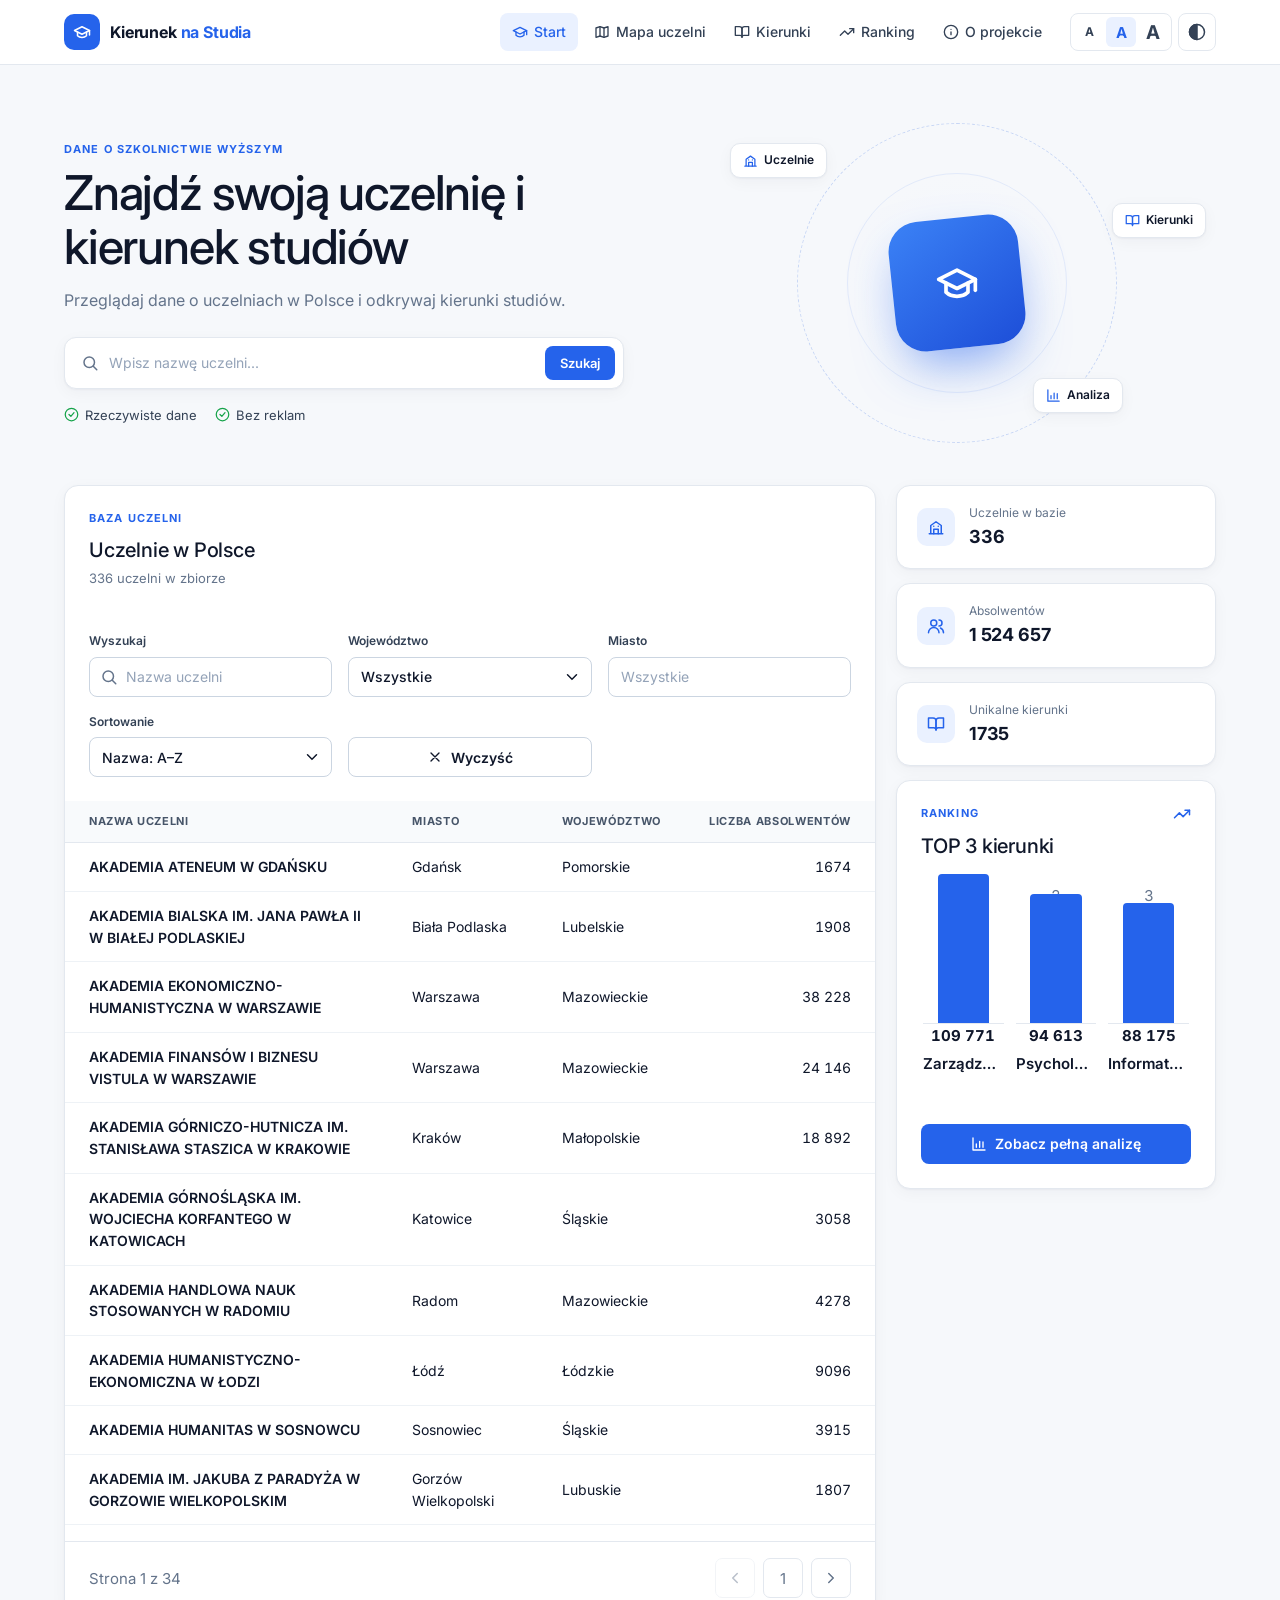
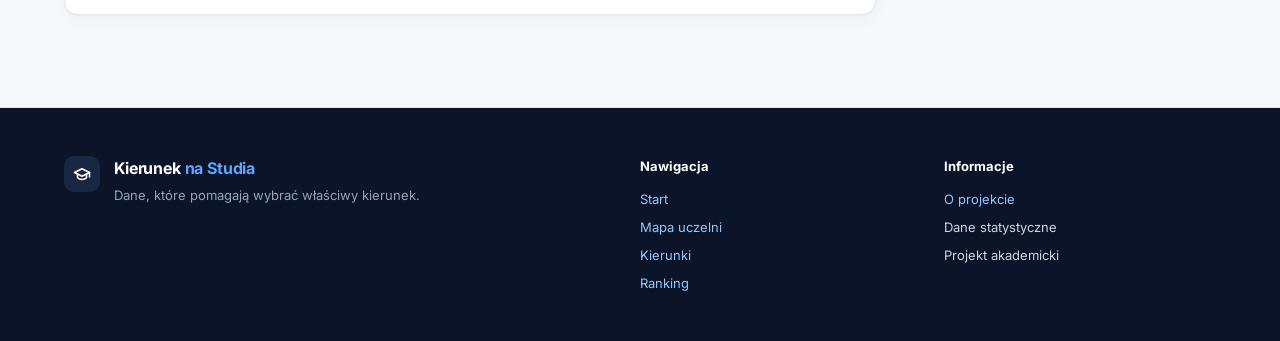
==== index.html @ 45637547 "Add files via upload" ====
<!DOCTYPE html>
<html lang="pl">
<head>
  <meta charset="UTF-8" />
  <meta name="viewport" content="width=device-width, initial-scale=1.0" />
  <meta name="description" content="Kierunek na Studia – przeglądaj dane o uczelniach w Polsce i odkrywaj kierunki studiów." />
  <meta name="theme-color" content="#2563eb" />
  <title>Kierunek na Studia – uczelnie i kierunki studiów</title>
  <link rel="preconnect" href="https://fonts.googleapis.com" />
  <link rel="preconnect" href="https://fonts.gstatic.com" crossorigin />
  <link href="https://fonts.googleapis.com/css2?family=Inter:wght@400;500;600;700&display=swap" rel="stylesheet" />
  <link rel="stylesheet" href="style.css" />
</head>
<body>
  <svg xmlns="http://www.w3.org/2000/svg" style="display:none" aria-hidden="true">
    <symbol id="i-cap" viewBox="0 0 24 24"><path d="M22 10 12 5 2 10l10 5 10-5Z"/><path d="M6 12v5c3 3 9 3 12 0v-5"/><path d="M22 10v6"/></symbol>
    <symbol id="i-map" viewBox="0 0 24 24"><path d="M9 4 3 6v14l6-2 6 2 6-2V4l-6 2-6-2Z"/><path d="M9 4v14M15 6v14"/></symbol>
    <symbol id="i-book" viewBox="0 0 24 24"><path d="M2 4h6a4 4 0 0 1 4 4v12a3 3 0 0 0-3-3H2Z"/><path d="M22 4h-6a4 4 0 0 0-4 4v12a3 3 0 0 1 3-3h7Z"/></symbol>
    <symbol id="i-trend" viewBox="0 0 24 24"><path d="m22 7-8.5 8.5-5-5L2 17"/><path d="M16 7h6v6"/></symbol>
    <symbol id="i-info" viewBox="0 0 24 24"><circle cx="12" cy="12" r="10"/><path d="M12 16v-4M12 8h.01"/></symbol>
    <symbol id="i-alert" viewBox="0 0 24 24"><circle cx="12" cy="12" r="10"/><path d="M12 8v4M12 16h.01"/></symbol>
    <symbol id="i-search" viewBox="0 0 24 24"><circle cx="11" cy="11" r="7"/><path d="m21 21-4.3-4.3"/></symbol>
    <symbol id="i-check" viewBox="0 0 24 24"><circle cx="12" cy="12" r="10"/><path d="m8 12 3 3 5-6"/></symbol>
    <symbol id="i-x" viewBox="0 0 24 24"><path d="M18 6 6 18M6 6l12 12"/></symbol>
    <symbol id="i-file" viewBox="0 0 24 24"><path d="M14 2H6a2 2 0 0 0-2 2v16a2 2 0 0 0 2 2h12a2 2 0 0 0 2-2V8Z"/><path d="M14 2v6h6M8 13h8M8 17h5"/></symbol>
    <symbol id="i-building" viewBox="0 0 24 24"><path d="M3 21h18M5 21V10l7-5 7 5v11"/><path d="M9 21v-6h6v6M9 11h.01M15 11h.01"/></symbol>
    <symbol id="i-users" viewBox="0 0 24 24"><circle cx="9" cy="8" r="4"/><path d="M2 21a7 7 0 0 1 14 0"/><path d="M16 4a4 4 0 0 1 0 8M22 21a7 7 0 0 0-4-6.3"/></symbol>
    <symbol id="i-chart" viewBox="0 0 24 24"><path d="M3 3v18h18"/><path d="M8 17v-5M13 17V8M18 17v-8"/></symbol>
    <symbol id="i-contrast" viewBox="0 0 24 24"><circle cx="12" cy="12" r="10"/><path d="M12 2a10 10 0 0 0 0 20Z" fill="currentColor"/></symbol>
  </svg>

  <a class="skip-link" href="#main">Przejdź do treści</a>

  <header class="site-header">
    <div class="container header-inner">
      <a href="index.html" class="brand" aria-label="Kierunek na Studia – strona główna">
        <span class="brand-logo"><svg class="icon"><use href="#i-cap"/></svg></span>
        <span class="brand-name">Kierunek <span class="accent">na Studia</span></span>
      </a>
      <nav id="main-nav" class="main-nav" aria-label="Główna nawigacja">
        <a href="index.html" class="active" data-route="start"><svg class="icon"><use href="#i-cap"/></svg>Start</a>
        <a href="mapa.html" data-route="mapa"><svg class="icon"><use href="#i-map"/></svg>Mapa uczelni</a>
        <a href="kierunki.html" data-route="kierunki"><svg class="icon"><use href="#i-book"/></svg>Kierunki</a>
        <a href="ranking.html" data-route="ranking"><svg class="icon"><use href="#i-trend"/></svg>Ranking</a>
        <a href="o-projekcie.html" data-route="o-projekcie"><svg class="icon"><use href="#i-info"/></svg>O projekcie</a>
      </nav>
      <div class="header-actions">
        <div class="a11y-tools">
          <div class="text-size" role="group" aria-label="Rozmiar tekstu">
            <button type="button" data-size="small" aria-pressed="false" aria-label="Mniejszy tekst" title="Mniejszy tekst">A</button>
            <button type="button" data-size="normal" aria-pressed="true" aria-label="Domyślny rozmiar tekstu" title="Domyślny rozmiar tekstu">A</button>
            <button type="button" data-size="large" aria-pressed="false" aria-label="Większy tekst" title="Większy tekst">A</button>
          </div>
          <button type="button" class="contrast-btn" id="contrast-toggle" aria-pressed="false" aria-label="Wersja kontrastowa" title="Wersja kontrastowa">
            <svg class="icon"><use href="#i-contrast"/></svg>
          </button>
        </div>
        <button class="nav-toggle" aria-expanded="false" aria-controls="main-nav" aria-label="Otwórz menu">
          <span></span><span></span><span></span>
        </button>
      </div>
    </div>
  </header>

  <main id="main">
    <section class="page" id="page-start" data-page="start">
      <div class="container">
        <div class="hero">
          <div class="hero-text">
            <p class="eyebrow">Dane o szkolnictwie wyższym</p>
            <h1 class="hero-title">Znajdź swoją uczelnię i kierunek studiów</h1>
            <p class="lead">Przeglądaj dane o uczelniach w Polsce i odkrywaj kierunki studiów.</p>
            <form class="hero-search" id="hero-search" role="search">
              <svg class="icon muted"><use href="#i-search"/></svg>
              <label for="hero-search-input" class="sr-only">Nazwa uczelni</label>
              <input id="hero-search-input" type="search" placeholder="Wpisz nazwę uczelni..." autocomplete="off" />
              <button type="submit" class="btn btn-primary btn-sm">Szukaj</button>
            </form>
            <ul class="hero-checks">
              <li><svg class="icon"><use href="#i-check"/></svg>Rzeczywiste dane</li>
              <li><svg class="icon"><use href="#i-check"/></svg>Bez reklam</li>
            </ul>
          </div>
          <div class="hero-art" aria-hidden="true">
            <div class="ring ring-1"></div>
            <div class="ring ring-2"></div>
            <div class="hero-tile"><svg class="icon"><use href="#i-cap"/></svg></div>
            <span class="chip chip-1"><svg class="icon"><use href="#i-building"/></svg>Uczelnie</span>
            <span class="chip chip-2"><svg class="icon"><use href="#i-book"/></svg>Kierunki</span>
            <span class="chip chip-3"><svg class="icon"><use href="#i-chart"/></svg>Analiza</span>
          </div>
        </div>

        <div class="alert data-alert" role="status" hidden></div>

        <div class="start-grid">
          <article class="card">
            <div class="card-head">
              <div>
                <p class="eyebrow">Baza uczelni</p>
                <h2 class="card-title">Uczelnie w Polsce</h2>
                <p class="card-sub" id="uni-sub">Dane oczekują na plik źródłowy</p>
              </div>
            </div>
            <div class="filters filters-uni">
              <div class="field">
                <label for="uni-q">Wyszukaj</label>
                <div class="input-icon">
                  <svg class="icon muted"><use href="#i-search"/></svg>
                  <input id="uni-q" type="search" placeholder="Nazwa uczelni" />
                </div>
              </div>
              <div class="field">
                <label for="uni-woj">Województwo</label>
                <select id="uni-woj"><option value="">Wszystkie</option></select>
              </div>
              <div class="field">
                <label for="uni-city">Miasto</label>
                <input id="uni-city" type="text" list="uni-city-options" placeholder="Wszystkie" />
                <datalist id="uni-city-options"></datalist>
              </div>
              <div class="field">
                <label for="uni-sort">Sortowanie</label>
                <select id="uni-sort">
                  <option value="name-asc">Nazwa: A–Z</option>
                  <option value="name-desc">Nazwa: Z–A</option>
                  <option value="students-desc">Absolwenci: malejąco</option>
                  <option value="students-asc">Absolwenci: rosnąco</option>
                </select>
              </div>
              <div class="field field-btn">
                <button type="button" class="btn btn-outline" id="uni-clear"><svg class="icon"><use href="#i-x"/></svg>Wyczyść</button>
              </div>
            </div>
            <div class="table-wrap">
              <table class="table">
                <thead>
                  <tr><th>Nazwa uczelni</th><th>Miasto</th><th>Województwo</th><th class="num">Liczba absolwentów</th></tr>
                </thead>
                <tbody id="uni-tbody"></tbody>
              </table>
            </div>
            <div class="empty" id="uni-empty">
              <span class="empty-icon"><svg class="icon"><use href="#i-file"/></svg></span>
              <p class="empty-title">Brak uczelni do wyświetlenia</p>
              <p class="empty-text">Dodaj źródłowy JSON lub zmień ustawienia filtrów.</p>
            </div>
            <div class="pagination" data-pager="uni"></div>
          </article>

          <aside class="side">
            <div class="stat-card">
              <span class="stat-icon"><svg class="icon"><use href="#i-building"/></svg></span>
              <div><p class="stat-label">Uczelnie w bazie</p><p class="stat-value" id="stat-uni">Brak danych</p></div>
            </div>
            <div class="stat-card">
              <span class="stat-icon"><svg class="icon"><use href="#i-users"/></svg></span>
              <div><p class="stat-label">Absolwentów</p><p class="stat-value" id="stat-students">Brak danych</p></div>
            </div>
            <div class="stat-card">
              <span class="stat-icon"><svg class="icon"><use href="#i-book"/></svg></span>
              <div><p class="stat-label">Unikalne kierunki</p><p class="stat-value" id="stat-majors">Brak danych</p></div>
            </div>
            <div class="card top3-card">
              <div class="card-head">
                <div>
                  <p class="eyebrow">Ranking</p>
                  <h2 class="card-title">TOP 3 kierunki</h2>
                </div>
                <svg class="icon accent-icon"><use href="#i-trend"/></svg>
              </div>
              <ol class="rank-list" id="top3-list"></ol>
              <div class="empty" id="top3-empty">
                <span class="empty-icon"><svg class="icon"><use href="#i-file"/></svg></span>
                <p class="empty-title">Brak rankingu</p>
                <p class="empty-text">Ranking zostanie obliczony z rekordów kierunków.</p>
              </div>
              <a href="ranking.html" class="btn btn-primary btn-block"><svg class="icon"><use href="#i-chart"/></svg>Zobacz pełną analizę</a>
            </div>
          </aside>
        </div>
      </div>
    </section>
  </main>

  <footer class="site-footer">
    <div class="container footer-inner">
      <div class="footer-brand">
        <span class="brand-logo dark"><svg class="icon"><use href="#i-cap"/></svg></span>
        <div>
          <p class="brand-name light">Kierunek <span class="accent">na Studia</span></p>
          <p class="footer-text">Dane, które pomagają wybrać właściwy kierunek.</p>
        </div>
      </div>
      <nav aria-label="Nawigacja w stopce">
        <h2 class="footer-heading">Nawigacja</h2>
        <ul>
          <li><a href="index.html">Start</a></li>
          <li><a href="mapa.html">Mapa uczelni</a></li>
          <li><a href="kierunki.html">Kierunki</a></li>
          <li><a href="ranking.html">Ranking</a></li>
        </ul>
      </nav>
      <div>
        <h2 class="footer-heading">Informacje</h2>
        <ul>
          <li><a href="o-projekcie.html">O projekcie</a></li>
          <li><span>Dane statystyczne</span></li>
          <li><span>Projekt akademicki</span></li>
        </ul>
      </div>
    </div>
  </footer>

  <template id="alert-template">
    <svg class="icon"><use href="#i-alert"/></svg>
    <div>
      <p class="alert-title">Plik danych nie jest jeszcze dostępny</p>
      <p class="alert-text">Nie udało się wczytać pliku <code>dane_studenci.json</code>. Umieść go obok strony i uruchom ją przez lokalny serwer.</p>
    </div>
  </template>

  <script src="scrypt.js?v=2" defer></script>
</body>
</html>
---- style.css ----
:root {
  --bg: #f6f8fb;
  --surface: #ffffff;
  --border: #e3e8ef;
  --text: #0f172a;
  --muted: #64748b;
  --primary: #2563eb;
  --primary-dark: #1d4ed8;
  --primary-soft: #eaf1ff;
  --success: #16a34a;
  --warn-bg: #fff9e6;
  --warn-border: #f5d77a;
  --warn-text: #92400e;
  --danger: #dc2626;
  --footer: #0b1428;
  --radius: 14px;
  --radius-sm: 8px;
  --shadow: 0 1px 2px rgba(15, 23, 42, 0.04), 0 4px 16px rgba(15, 23, 42, 0.04);
  --text-scale: 1;
}

/* ROZMIARY CZCIONKI DLA Dostępności (obsługiwane przez HTML class="font-...") */
html.font-small { font-size: 14px; }
html.font-normal { font-size: 16px; }
html.font-large { font-size: 18px; }

html[data-text-size="small"] { --text-scale: 0.9; }
html[data-text-size="large"] { --text-scale: 1.2; }

*, *::before, *::after { box-sizing: border-box; }

html { scroll-behavior: smooth; }

body {
  margin: 0;
  font-family: "Inter", system-ui, -apple-system, "Segoe UI", sans-serif;
  font-size: calc(15px * var(--text-scale));
  line-height: 1.55;
  color: var(--text);
  background: var(--bg);
  display: flex;
  flex-direction: column;
  min-height: 100vh;
  -webkit-font-smoothing: antialiased;
}

main { flex: 1; }

h1, h2, h3, p { margin: 0; }
a { color: inherit; text-decoration: none; }
button, input, select, textarea { font: inherit; color: inherit; }
code {
  font-family: ui-monospace, SFMono-Regular, Menlo, monospace;
  font-size: 0.85em;
  background: #eef2f7;
  padding: 1px 6px;
  border-radius: 4px;
}

.sr-only {
  position: absolute; width: 1px; height: 1px; padding: 0; margin: -1px;
  overflow: hidden; clip: rect(0, 0, 0, 0); white-space: nowrap; border: 0;
}

.skip-link {
  position: absolute; left: 16px; top: -48px; z-index: 100;
  background: var(--primary); color: #fff; padding: 8px 14px; border-radius: var(--radius-sm);
}
.skip-link:focus { top: 12px; }

:focus-visible { outline: 2px solid var(--primary); outline-offset: 2px; }

.icon {
  width: 18px; height: 18px; flex-shrink: 0;
  fill: none; stroke: currentColor; stroke-width: 2;
  stroke-linecap: round; stroke-linejoin: round;
}
.icon.muted { color: var(--muted); }

.container { width: 100%; max-width: calc(50vw + 560px); margin: 0 auto; padding: 0 24px; }

/* ---------- Header ---------- */
.site-header {
  position: sticky; top: 0; z-index: 50;
  background: rgba(255, 255, 255, 0.95);
  backdrop-filter: blur(8px);
  border-bottom: 1px solid var(--border);
}
.header-inner { display: flex; align-items: center; justify-content: space-between; height: 64px; position: relative; }

.brand { display: flex; align-items: center; gap: 10px; font-weight: 700; flex-shrink: 0; }
.brand-logo {
  width: 36px; height: 36px; border-radius: 10px;
  background: var(--primary); color: #fff;
  display: grid; place-items: center;
}
.brand-logo.dark { background: #1a2742; }
.brand-name { font-size: calc(16px * var(--text-scale)); font-weight: 700; letter-spacing: -0.01em; }
.brand-name.light { color: #fff; }
.accent { color: var(--primary); }
.site-footer .accent { color: #60a5fa; }

.main-nav { display: flex; gap: 4px; margin-left: auto; }

.header-actions { display: flex; align-items: center; gap: 8px; margin-left: 16px; }
.a11y-tools { display: flex; align-items: center; gap: 6px; }
.text-size {
  display: flex; align-items: center; gap: 2px; padding: 3px;
  border: 1px solid var(--border); border-radius: var(--radius-sm); background: var(--surface);
}
.text-size button, .contrast-btn {
  display: grid; place-items: center; min-width: 30px; height: 30px; padding: 0 4px;
  border: 0; border-radius: 6px; background: transparent; cursor: pointer;
  font-weight: 700; line-height: 1; color: #334155;
  transition: background-color .15s, color .15s;
}
.text-size button[data-size="small"] { font-size: 12px; }
.text-size button[data-size="normal"] { font-size: 15px; }
.text-size button[data-size="large"] { font-size: 19px; }
.text-size button:hover, .contrast-btn:hover { background: #f1f5f9; }
.text-size button[aria-pressed="true"], .contrast-btn[aria-pressed="true"] { background: var(--primary-soft); color: var(--primary); }
.contrast-btn { width: 38px; height: 38px; border: 1px solid var(--border); border-radius: var(--radius-sm); background: var(--surface); }

.main-nav a {
  display: flex; align-items: center; gap: 6px;
  padding: 8px 12px; border-radius: var(--radius-sm);
  font-size: calc(14px * var(--text-scale)); font-weight: 500; color: #334155;
  transition: background-color .15s, color .15s;
}
.main-nav a .icon { width: 16px; height: 16px; }
.main-nav a:hover { background: #f1f5f9; }
.main-nav a.active { background: var(--primary-soft); color: var(--primary); }

.nav-toggle {
  display: none; width: 40px; height: 40px; border: 1px solid var(--border);
  background: var(--surface); border-radius: var(--radius-sm); cursor: pointer;
  flex-direction: column; justify-content: center; align-items: center; gap: 4px;
}
.nav-toggle span { width: 18px; height: 2px; background: var(--text); border-radius: 2px; transition: transform .2s, opacity .2s; }
.nav-toggle.active span:nth-child(1) { transform: translateY(6px) rotate(45deg); }
.nav-toggle.active span:nth-child(2) { opacity: 0; }
.nav-toggle.active span:nth-child(3) { transform: translateY(-6px) rotate(-45deg); }

/* ---------- Page heads ---------- */
.page { padding: 48px 0 72px; }
.page-head { margin-bottom: 28px; max-width: 680px; }
.eyebrow {
  font-size: calc(11px * var(--text-scale)); font-weight: 700; letter-spacing: 0.1em;
  text-transform: uppercase; color: var(--primary); margin-bottom: 8px;
}
.page-title, .hero-title {
  font-size: calc(clamp(32px, 4.5vw, 48px) * var(--text-scale));
  font-weight: 500; letter-spacing: -0.025em; line-height: 1.12;
  margin-bottom: 14px;
}
.lead { color: var(--muted); font-size: calc(16px * var(--text-scale)); max-width: 560px; }

/* ---------- Hero ---------- */
.hero { display: grid; grid-template-columns: 1.15fr 1fr; gap: 40px; align-items: center; margin-bottom: 32px; }
.hero-search {
  display: flex; align-items: center; gap: 10px;
  margin-top: 24px; padding: 8px 8px 8px 16px;
  background: var(--surface); border: 1px solid var(--border);
  border-radius: 12px; box-shadow: var(--shadow); max-width: 560px;
}
.hero-search input[type="search"] { flex: 1; border: 0; box-shadow: none; outline: 0; background: transparent; min-width: 0; height: 34px; padding: 0; }
.hero-search:focus-within { border-color: var(--primary); box-shadow: 0 0 0 3px rgba(37, 99, 235, 0.15); }
.hero-checks { list-style: none; display: flex; flex-wrap: wrap; gap: 18px; padding: 0; margin: 16px 0 0; font-size: calc(13px * var(--text-scale)); color: #334155; }
.hero-checks li { display: flex; align-items: center; gap: 6px; }
.hero-checks .icon { width: 15px; height: 15px; color: var(--success); }

.hero-art { position: relative; height: 340px; display: grid; place-items: center; }
.ring { position: absolute; border-radius: 50%; border: 1.5px dashed #c7d6f5; }
.ring-1 { width: 320px; height: 320px; }
.ring-2 { width: 220px; height: 220px; border-style: solid; border-color: #e2eafa; background: radial-gradient(circle, #f2f6ff 0%, transparent 70%); }
.hero-tile {
  position: relative; width: 130px; height: 130px; border-radius: 30px;
  background: linear-gradient(145deg, #3b82f6, #1d4ed8);
  display: grid; place-items: center; color: #fff;
  box-shadow: 0 24px 50px -12px rgba(37, 99, 235, 0.55);
  transform: rotate(-6deg);
}
.hero-tile .icon { width: 44px; height: 44px; transform: rotate(6deg); }
.chip {
  position: absolute; display: flex; align-items: center; gap: 6px;
  background: var(--surface); border: 1px solid var(--border);
  padding: 7px 12px; border-radius: 10px; font-size: calc(12px * var(--text-scale)); font-weight: 600;
  box-shadow: var(--shadow);
  animation: float 5s ease-in-out infinite;
}
.chip .icon { width: 15px; height: 15px; color: var(--primary); }
.chip-1 { top: 30px; left: 6%; }
.chip-2 { top: 90px; right: 2%; animation-delay: -1.5s; }
.chip-3 { bottom: 40px; right: 18%; animation-delay: -3s; }
@keyframes float { 50% { transform: translateY(-6px); } }
@media (prefers-reduced-motion: reduce) { .chip { animation: none; } }

/* ---------- Alert ---------- */
.alert {
  display: flex; gap: 12px; align-items: flex-start;
  background: var(--warn-bg); border: 1px solid var(--warn-border);
  border-radius: 12px; padding: 14px 18px; margin-bottom: 24px;
}
.alert[hidden] { display: none; }
.alert > .icon { color: #d97706; margin-top: 2px; }
.alert-title { font-weight: 600; color: var(--warn-text); }
.alert-text { font-size: calc(13px * var(--text-scale)); color: #78552b; }
.alert-text code { background: rgba(217, 119, 6, 0.12); }


.card {
  background: var(--surface); border: 1px solid var(--border);
  border-radius: var(--radius); box-shadow: var(--shadow);
  padding: 24px; margin-bottom: 20px;
}
.card-flush { padding: 0; }
.card-body { padding: 24px; }
.card-head { display: flex; justify-content: space-between; align-items: flex-start; gap: 16px; margin-bottom: 20px; }
.card-title { font-size: calc(20px * var(--text-scale)); font-weight: 500; letter-spacing: -0.01em; }
.card-sub { font-size: calc(13px * var(--text-scale)); color: var(--muted); margin-top: 2px; }
.badge {
  background: var(--primary-soft); color: var(--primary);
  font-size: calc(12px * var(--text-scale)); font-weight: 600; padding: 4px 10px; border-radius: 999px;
}
.accent-icon { color: var(--primary); }

/* ---------- Start grid ---------- */
.start-grid { display: grid; grid-template-columns: minmax(0, 1fr) 320px; gap: 20px; align-items: start; }
.start-grid > .card { padding: 0; overflow: hidden; }
.start-grid > .card > .card-head { padding: 24px 24px 0; }
.side { display: flex; flex-direction: column; gap: 14px; }
.stat-card {
  display: flex; align-items: center; gap: 14px;
  background: var(--surface); border: 1px solid var(--border);
  border-radius: var(--radius); box-shadow: var(--shadow); padding: 18px 20px;
}
.stat-icon {
  width: 38px; height: 38px; border-radius: 10px; display: grid; place-items: center;
  background: var(--primary-soft); color: var(--primary);
}
.stat-label { font-size: calc(12px * var(--text-scale)); color: var(--muted); }
.stat-value { font-size: calc(18px * var(--text-scale)); font-weight: 700; letter-spacing: -0.01em; }
.top3-card { margin-bottom: 0; }
.top3-card .rank-chart { grid-template-columns: repeat(3, minmax(0, 1fr)); gap: 8px; }
.top3-card .rank-chart .rank-item { grid-template-rows: 18px 112px 20px minmax(3.2em, auto); gap: 4px; padding: 8px 2px; }
.top3-card .rank-chart .rank-name { overflow: hidden; text-overflow: ellipsis; white-space: nowrap; }

/* ---------- Forms / Filters ---------- */
.filters-grid {
  display: grid;
  grid-template-columns: repeat(auto-fit, minmax(200px, 1fr));
  gap: 16px;
  margin-bottom: 20px;
}
.filter-group { display: flex; flex-direction: column; gap: 6px; }
.filter-group label { font-size: calc(13px * var(--text-scale)); font-weight: 600; color: #334155; }
.filters-uni {
  display: grid;
  grid-template-columns: repeat(auto-fit, minmax(min(100%, 180px), 1fr));
  align-items: end;
  gap: 16px;
  padding: 24px;
}
.filters-uni .field-btn button { width: 100%; }
.filter-actions { display: flex; gap: 12px; margin-top: 12px; }

.field { display: flex; flex-direction: column; gap: 6px; min-width: 0; border: 0; padding: 0; margin: 0; }
.field label, .field legend { font-size: calc(12px * var(--text-scale)); font-weight: 600; color: #334155; padding: 0; }
.field legend { margin-bottom: 8px; }

input[type="text"], input[type="email"], input[type="search"], select, textarea {
  width: 100%; height: 40px; padding: 0 12px;
  background: var(--surface); border: 1px solid #cbd5e1; border-radius: var(--radius-sm);
  font-size: calc(14px * var(--text-scale)); transition: border-color .15s, box-shadow .15s;
}
textarea { height: auto; padding: 10px 12px; resize: vertical; min-height: 100px; }
select {
  appearance: none; cursor: pointer; font-weight: 500; padding-right: 36px;
  background-image: url("data:image/svg+xml,%3Csvg xmlns='http://www.w3.org/2000/svg' viewBox='0 0 24 24' fill='none' stroke='%230f172a' stroke-width='2' stroke-linecap='round'%3E%3Cpath d='m6 9 6 6 6-6'/%3E%3C/svg%3E");
  background-repeat: no-repeat; background-position: right 10px center; background-size: 18px;
}
select:disabled { background-color: #f8fafc; color: var(--muted); cursor: not-allowed; }
input:focus, select:focus, textarea:focus { outline: none; border-color: var(--primary); box-shadow: 0 0 0 3px rgba(37, 99, 235, 0.15); }
input::placeholder, textarea::placeholder { color: #94a3b8; }
.error { color: var(--danger); font-size: calc(12px * var(--text-scale)); min-height: 1em; margin: 0; }
.error:empty { display: none; }
.invalid { border-color: var(--danger) !important; }
.invalid:focus { box-shadow: 0 0 0 3px rgba(220, 38, 38, 0.16); }
.radio-group[aria-invalid="true"], .stars[aria-invalid="true"] { outline: 1px solid var(--danger); outline-offset: 4px; border-radius: var(--radius-sm); }

.input-with-icon, .input-icon { position: relative; width: 100%; }
.input-with-icon .input-icon { position: absolute; left: 11px; top: 50%; transform: translateY(-50%); width: 16px; height: 16px; color: var(--muted); }
.input-with-icon input { padding-left: 34px; }
.input-icon > .icon { position: absolute; left: 11px; top: 50%; transform: translateY(-50%); pointer-events: none; }
.input-icon input { padding-left: 36px; }

.btn {
  display: inline-flex; align-items: center; justify-content: center; gap: 8px;
  height: 40px; padding: 0 16px; border-radius: var(--radius-sm);
  font-size: calc(14px * var(--text-scale)); font-weight: 600; cursor: pointer; border: 1px solid transparent;
  transition: background-color .15s, border-color .15s;
}
.btn .icon { width: 16px; height: 16px; }
.btn-sm { height: 34px; padding: 0 14px; font-size: calc(13px * var(--text-scale)); }
.btn-primary { background: var(--primary); color: #fff; }
.btn-primary:hover { background: var(--primary-dark); }
.btn-secondary, .btn-outline { background: var(--surface); border-color: #cbd5e1; }
.btn-secondary:hover, .btn-outline:hover { background: #f8fafc; }
.btn-block { width: 100%; margin-top: 16px; }

/* ---------- Table ---------- */
.table-wrap { overflow-x: auto; width: 100%; }
.table { width: 100%; border-collapse: collapse; font-size: calc(14px * var(--text-scale)); min-width: 600px; }
.table th {
  text-align: left; font-size: calc(11px * var(--text-scale)); font-weight: 700; letter-spacing: 0.06em;
  text-transform: uppercase; color: #475569; background: #f8fafc;
  padding: 12px 24px; border-bottom: 1px solid var(--border); white-space: nowrap;
}
.table td { padding: 13px 24px; border-bottom: 1px solid #eef2f6; }
.table tbody tr:hover { background: #fafcff; }
.table .num { text-align: right; font-variant-numeric: tabular-nums; }
.table td.strong { font-weight: 600; }

/* ---------- Empty state ---------- */
.empty { text-align: center; padding: 40px 24px; }
.empty[hidden] { display: none; }
.empty-icon {
  width: 36px; height: 36px; border-radius: 10px; margin: 0 auto 12px;
  display: grid; place-items: center; background: var(--primary-soft); color: var(--primary);
}
.empty-icon .icon { width: 18px; height: 18px; }
.empty-title { font-weight: 600; margin-bottom: 4px; }
.empty-text { font-size: calc(13px * var(--text-scale)); color: var(--muted); max-width: 300px; margin: 0 auto; }

/* ---------- Map SVG Component ---------- */
.map-grid { display: grid; grid-template-columns: minmax(0, 1.65fr) minmax(0, 1fr); gap: 20px; align-items: start; }
.map-grid > * { min-width: 0; }
.region-detail { max-height: min(72vh, 760px); overflow-y: auto; overscroll-behavior: contain; }
.map-area { width: 100%; min-width: 0; }
.svg-map-wrapper { position: relative; width: min(100%, 600px); max-width: 100%; aspect-ratio: 497 / 463; margin: 0 auto; }
.map-object { display: block; width: 100%; height: 100%; object-fit: contain; border: 0; }
.map-tooltip {
  position: absolute;
  display: none;
  background: rgba(15, 23, 42, 0.65);
  color: #ffffff;
  padding: 10px 14px;
  border-radius: 8px;
  font-size: 0.85rem;
  pointer-events: none;
  z-index: 100;
  box-shadow: 0 10px 15px -3px rgba(0, 0, 0, 0.2);
  max-width: min(420px, calc(100% - 16px));
  max-height: min(320px, calc(100% - 16px));
  overflow: auto;
}
.map-tooltip h4 { margin: 0 0 6px 0; color: #60a5fa; font-size: 0.95rem; }
.map-tooltip ul { margin: 0; padding-left: 16px; }
.map-tooltip p { margin: 0; }

/* ---------- About & Features ---------- */
.about-hero {
  display: flex; justify-content: space-between; align-items: center; gap: 32px; padding: 40px;
  background: linear-gradient(120deg, #ffffff 40%, #f1f6ff);
  border-radius: var(--radius); border: 1px solid var(--border);
}
.about-title { font-size: calc(clamp(22px, 2.6vw, 28px) * var(--text-scale)); font-weight: 500; letter-spacing: -0.015em; margin: 18px 0 8px; }
.year-badge {
  flex-shrink: 0; width: 150px; height: 110px; border-radius: 16px;
  background: var(--primary); color: #fff;
  display: flex; flex-direction: column; justify-content: center; align-items: center;
  box-shadow: 0 20px 40px -14px rgba(37, 99, 235, 0.6);
}
.year-badge span { font-size: calc(12px * var(--text-scale)); opacity: 0.9; }
.year-badge strong { font-size: calc(34px * var(--text-scale)); font-weight: 700; letter-spacing: -0.02em; }

.feature-grid { display: grid; grid-template-columns: repeat(4, 1fr); gap: 16px; margin-bottom: 20px; }
.feature h3 { font-size: calc(15px * var(--text-scale)); font-weight: 600; margin: 16px 0 6px; }
.feature p { font-size: calc(13px * var(--text-scale)); color: var(--muted); }

/* ---------- Footer ---------- */
.site-footer { background: var(--footer); color: #cbd5e1; padding: 48px 0; margin-top: auto; }
.site-footer { border-top: 1px solid var(--border); }
.footer-inner { display: grid; grid-template-columns: 2fr 1fr 1fr; gap: 32px; }
.footer-brand { display: flex; gap: 14px; align-items: flex-start; }
.footer-text { font-size: calc(13px * var(--text-scale)); color: #94a3b8; margin-top: 4px; }
.footer-heading { font-size: calc(13px * var(--text-scale)); font-weight: 700; color: #fff; margin-bottom: 12px; }
.site-footer ul { list-style: none; margin: 0; padding: 0; display: flex; flex-direction: column; gap: 8px; font-size: calc(13px * var(--text-scale)); }
.site-footer a { color: #93c5fd; }
.site-footer a:hover { color: #fff; }

.tabs {
  display: flex;
  flex-wrap: wrap;
  justify-content: center;
  gap: 6px;
  width: fit-content;
  max-width: calc(100% - 32px);
  padding: 8px;
  margin: 20px auto;
  background: #e9eef5;
  border-radius: 10px;
}
.tabs [role="tab"] {
  display: inline-flex;
  align-items: center;
  justify-content: center;
  gap: 8px;
  min-height: 42px;
  padding: 8px 14px;
  border: 1px solid transparent;
  border-radius: 7px;
  background: transparent;
  color: #334155;
  font-weight: 600;
  cursor: pointer;
}
.tabs [role="tab"][aria-selected="true"] {
  background: #ffffff;
  border-color: #cbd5e1;
  color: #1d4ed8;
  box-shadow: 0 1px 2px rgba(15, 23, 42, 0.08);
}
.pagination {
  display: flex;
  align-items: center;
  justify-content: space-between;
  gap: 16px;
  margin-top: 16px;
  padding: 16px 24px;
  border-top: 1px solid var(--border);
  color: var(--muted);
}
.pager-btns { display: inline-flex; gap: 8px; }
.pagination button {
  display: grid;
  place-items: center;
  width: 40px;
  height: 40px;
  padding: 0;
  border: 1px solid var(--border);
  border-radius: 7px;
  background: var(--surface);
  cursor: pointer;
}
.pagination button:disabled { cursor: default; opacity: 0.45; }

/* ---------- Media Queries / Responsywność ---------- */
@media (max-width: 1080px) {
  .nav-toggle { display: flex; }
  
  .main-nav {
    display: none;
    position: absolute;
    top: 64px;
    left: 0;
    right: 0;
    flex-direction: column;
    background: var(--surface);
    border-bottom: 1px solid var(--border);
    padding: 16px;
    gap: 8px;
    box-shadow: 0 10px 15px -3px rgba(0, 0, 0, 0.1);
    z-index: 1000;
  }
  
  .main-nav.open { display: flex !important; }
  .main-nav a { padding: 12px 16px; font-size: 1rem; width: 100%; }
}

@media (max-width: 768px) {
  .hero { grid-template-columns: 1fr; }
  .hero-art { height: 260px; }
  .start-grid, .map-grid { grid-template-columns: 1fr; }
  .map-area {
    max-height: min(65vh, 540px);
    overflow: auto;
    overscroll-behavior: contain;
    -webkit-overflow-scrolling: touch;
  }
  .svg-map-wrapper { width: 520px; max-width: none; margin: 0; }
  .map-area:focus-visible { outline: 2px solid var(--primary); outline-offset: -2px; }
  .feature-grid { grid-template-columns: 1fr 1fr; }
  .footer-inner { grid-template-columns: 1fr; gap: 24px; }
}

@media (max-width: 600px) {
  .container { padding: 0 16px; }
  .page { padding: 32px 0 48px; }
  .feature-grid { grid-template-columns: 1fr; }
  .about-hero { flex-direction: column; align-items: flex-start; padding: 24px; }
  .hero-art { display: none; }
  .card-head { flex-wrap: wrap; }
  .brand-name { font-size: 1rem; }
  .a11y-tools { gap: 2px; }
  .tabs { display: grid; grid-template-columns: 1fr; width: 100%; max-width: 100%; margin: 12px auto; }
  .tabs [role="tab"] { justify-content: flex-start; }
  .pagination { padding: 14px 16px; }
}

@media (max-width: 420px) {
  .brand-name { display: none; }
}

/* ---------- WERSJA WYSOKOKONTRASTOWA (HIGH CONTRAST) ---------- */
.rank-list { list-style: none; margin: 0; padding: 0; }
.rank-chart {
  display: grid;
  grid-template-columns: repeat(5, minmax(0, 1fr));
  align-items: stretch;
  gap: 16px;
  margin: 0;
  padding: 0;
}
.rank-chart .rank-item {
  display: grid;
  grid-template-rows: 18px 150px 22px minmax(3.2em, auto);
  align-items: end;
  gap: 6px;
  min-width: 0;
  padding: 12px 4px;
}
.rank-chart .rank-pos { text-align: center; color: var(--muted); font-variant-numeric: tabular-nums; }
.rank-chart .rank-main { grid-row: 4; min-width: 0; align-self: start; text-align: center; }
.rank-name { font-weight: 600; overflow-wrap: anywhere; }
.rank-meta { color: var(--muted); font-size: calc(12px * var(--text-scale)); }
.rank-chart .rank-bar {
  grid-row: 2;
  display: flex;
  align-items: flex-end;
  justify-content: center;
  width: 100%;
  height: 150px;
  overflow: hidden;
  border-bottom: 1px solid var(--border);
}
.rank-chart .rank-bar span { display: block; width: min(64%, 56px); min-height: 2px; background: var(--primary); border-radius: 4px 4px 0 0; }
.rank-chart .rank-value { grid-row: 3; text-align: center; font-weight: 700; font-variant-numeric: tabular-nums; white-space: nowrap; }
.stars { display: flex; align-items: center; gap: 4px; }
.stars button { display: grid; place-items: center; padding: 4px; border: 0; background: transparent; color: #64748b; cursor: pointer; }
.stars button .icon { width: 28px; height: 28px; }
.stars button.on { color: #d97706; }
.stars button.on .icon { fill: currentColor; }
.stars button:focus-visible { outline: 2px solid var(--primary); outline-offset: 2px; }
.stars-current { min-height: 1.5em; color: var(--muted); font-size: calc(13px * var(--text-scale)); }
@media (max-width: 900px) {
  .rank-chart:not(#top3-list) { grid-template-columns: repeat(3, minmax(0, 1fr)); }
}
@media (max-width: 600px) {
  .rank-chart { grid-auto-columns: minmax(112px, 1fr); grid-auto-flow: column; overflow-x: auto; gap: 10px; padding-bottom: 12px; scroll-snap-type: x proximity; }
  .rank-chart:not(#top3-list) { grid-template-columns: none; }
  .rank-chart .rank-item { scroll-snap-align: start; }
}

html.high-contrast,
body.high-contrast {
  --bg: #242424 !important;
  --surface: #303030 !important;
  --border: #ffd400 !important;
  --text: #ffffff !important;
  --muted: #e5e5e5 !important;
  --primary: #ffd400 !important;
  --primary-dark: #ffe033 !important;
  --primary-soft: #3a3500 !important;
  --footer: #1c1c1c !important;
  --shadow: none !important;
  color-scheme: dark;
}

body.high-contrast *:not(svg):not(svg *) {
  background-color: #303030 !important;
  color: #ffffff !important;
  border-color: #ffd400 !important;
  box-shadow: none !important;
  text-shadow: none !important;
}

body.high-contrast a,
body.high-contrast .accent,
body.high-contrast .eyebrow,
body.high-contrast h1 .accent {
  color: #ffff00 !important;
}

body.high-contrast a:hover {
  text-decoration: underline !important;
}

body.high-contrast .btn-primary,
body.high-contrast .main-nav a.active,
body.high-contrast [aria-pressed="true"] {
  background-color: #ffd400 !important;
  color: #000000 !important;
  border-color: #ffd400 !important;
}

body.high-contrast .rank-bar { background-color: #454545 !important; }
body.high-contrast .rank-bar span { background-color: #ffd400 !important; }
body.high-contrast .tabs {
  background-color: #242424 !important;
  border: 1px solid #ffd400 !important;
}
body.high-contrast .tabs [role="tab"] {
  background-color: #303030 !important;
  color: #ffffff !important;
}
body.high-contrast .tabs [role="tab"][aria-selected="true"] {
  background-color: #ffd400 !important;
  color: #242424 !important;
}
body.high-contrast .site-footer { border-top: 3px solid #ffd400 !important; }
body.high-contrast .nav-toggle {
  background-color: #303030 !important;
  border-color: #ffd400 !important;
}
body.high-contrast .nav-toggle span { background-color: #ffd400 !important; }

body.high-contrast .about-hero {
  background-image: none !important;
  background-color: #303030 !important;
  border-color: #ffd400 !important;
}

body.high-contrast #map-wrapper,
body.high-contrast #poland-map {
  background-color: #242424 !important;
}

body.high-contrast #region-detail,
body.high-contrast #map-tooltip {
  background-color: rgba(48, 48, 48, 0.84) !important;
  color: #ffffff !important;
  border-color: #ffd400 !important;
}

body.high-contrast #region-detail * {
  background-color: transparent !important;
  color: #ffffff !important;
}

body.high-contrast #map-tooltip h4,
body.high-contrast #region-detail .eyebrow {
  color: #ffd400 !important;
}
body.high-contrast .error { color: #ffd400 !important; }
body.high-contrast .stars button.on { color: #ffd400 !important; }
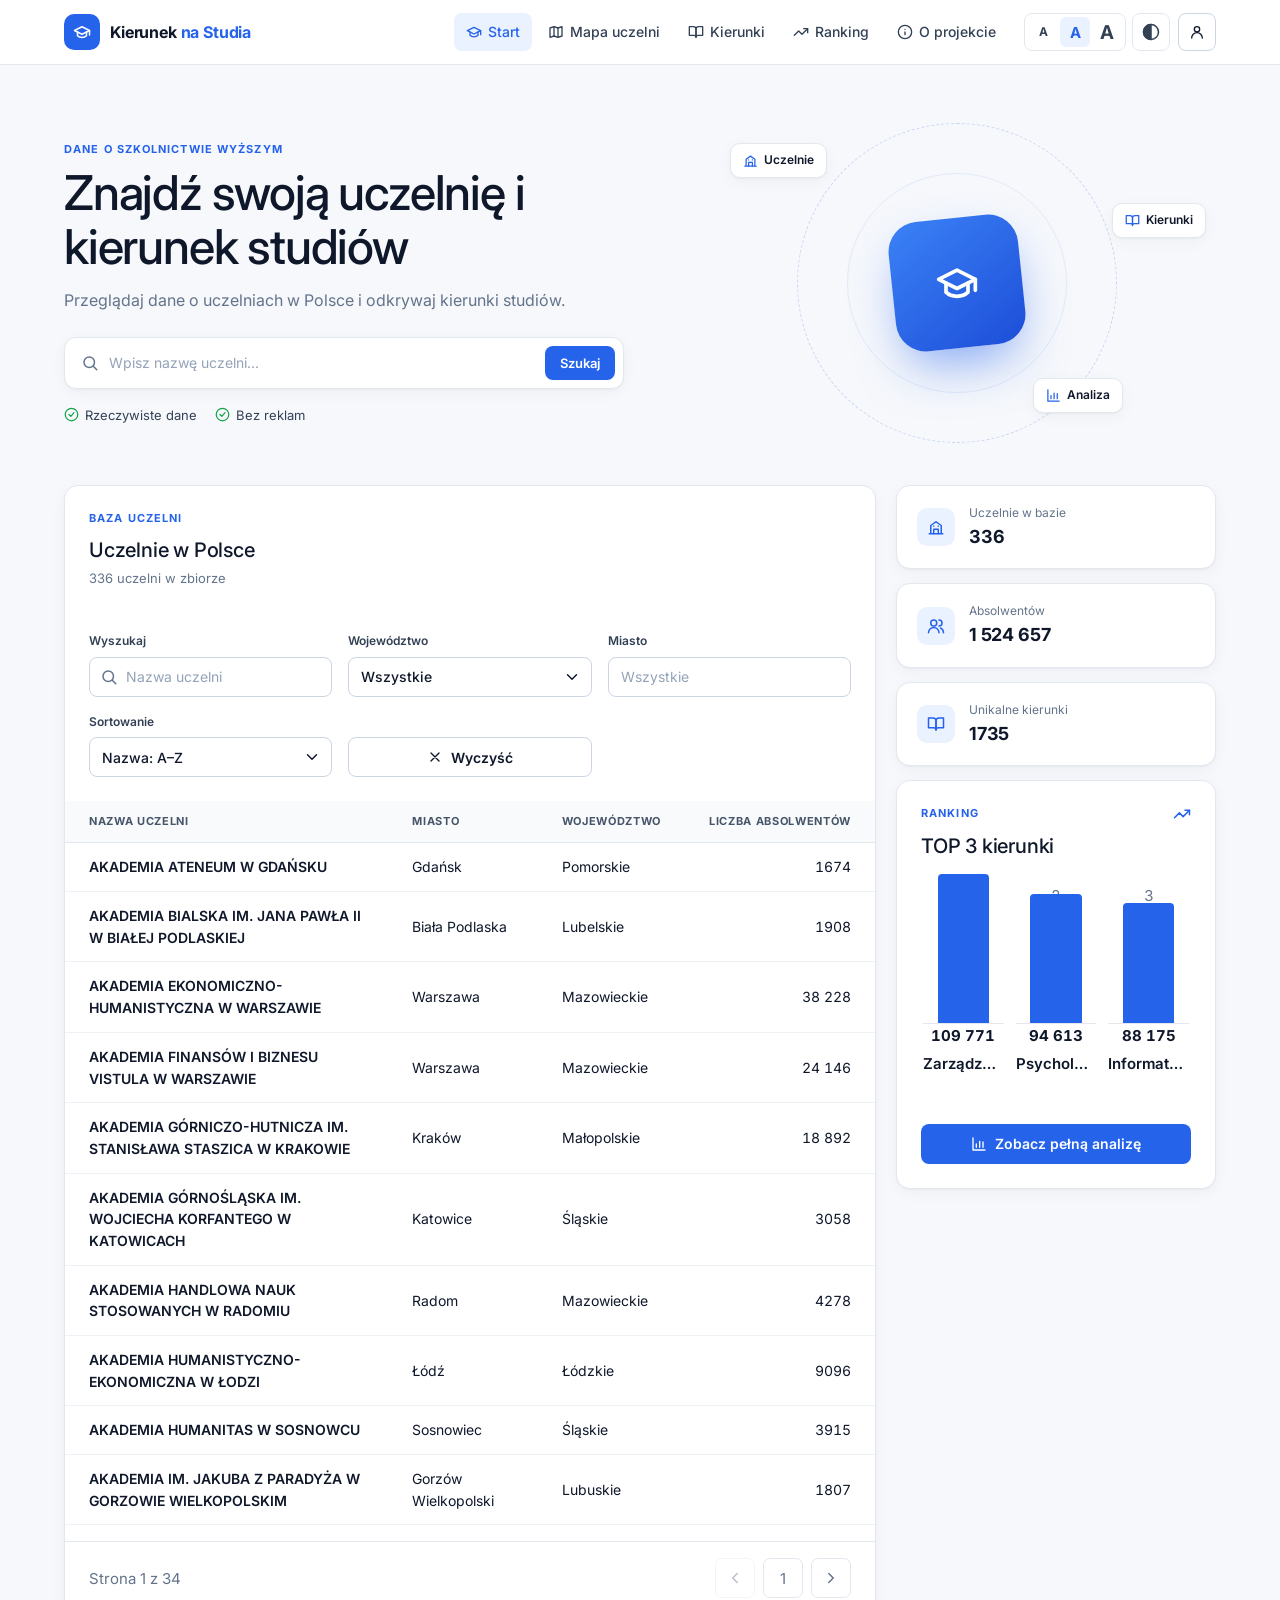
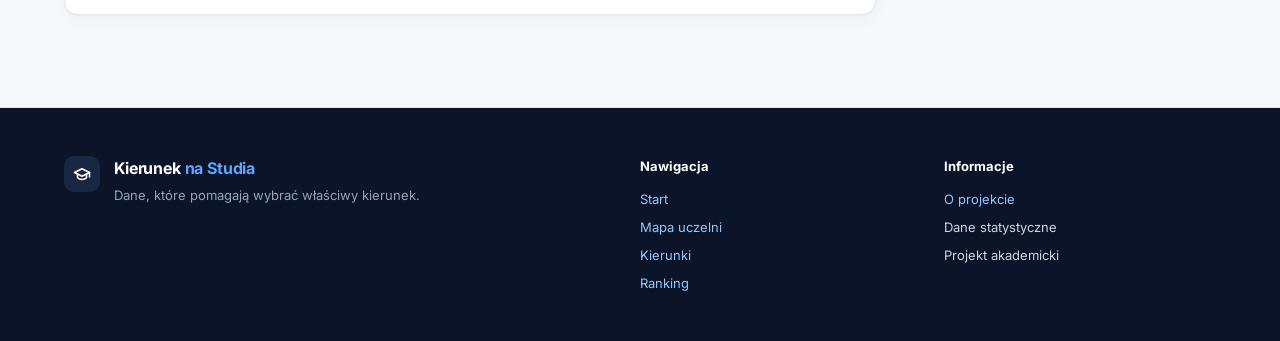
==== commit fc14d873: "dodanie logowania" ====
--- a/index.html
+++ b/index.html
@@ -55,6 +55,10 @@
             <svg class="icon"><use href="#i-contrast"/></svg>
           </button>
         </div>
+        <a href="logowanie.html" class="btn btn-outline btn-sm auth-link" data-auth-link>
+          <svg class="icon" viewBox="0 0 24 24" aria-hidden="true"><circle cx="12" cy="8" r="4"/><path d="M4 21a8 8 0 0 1 16 0"/></svg>
+          <span class="auth-link-label">Zaloguj się</span>
+        </a>
         <button class="nav-toggle" aria-expanded="false" aria-controls="main-nav" aria-label="Otwórz menu">
           <span></span><span></span><span></span>
         </button>
--- a/style.css
+++ b/style.css
@@ -268,7 +268,7 @@
 .field label, .field legend { font-size: calc(12px * var(--text-scale)); font-weight: 600; color: #334155; padding: 0; }
 .field legend { margin-bottom: 8px; }
 
-input[type="text"], input[type="email"], input[type="search"], select, textarea {
+input[type="text"], input[type="email"], input[type="search"], input[type="password"], select, textarea {
   width: 100%; height: 40px; padding: 0 12px;
   background: var(--surface); border: 1px solid #cbd5e1; border-radius: var(--radius-sm);
   font-size: calc(14px * var(--text-scale)); transition: border-color .15s, box-shadow .15s;
@@ -643,4 +643,56 @@
   color: #ffd400 !important;
 }
 body.high-contrast .error { color: #ffd400 !important; }
-body.high-contrast .stars button.on { color: #ffd400 !important; }+body.high-contrast .stars button.on { color: #ffd400 !important; }
+
+/* ---------- Logowanie / rejestracja (logowanie.html + przycisk w nagłówku) ---------- */
+.auth-link { height: 38px; flex-shrink: 0; white-space: nowrap; }
+/* Gdy w nagłówku jest ciasno, zostaje sama ikona (etykieta nadal czytana przez czytnik ekranu) */
+@media (min-width: 1081px) and (max-width: 1280px), (max-width: 600px) {
+  .auth-link { width: 38px; padding: 0; }
+  .auth-link-label {
+    position: absolute; width: 1px; height: 1px; padding: 0; margin: -1px;
+    overflow: hidden; clip: rect(0, 0, 0, 0); white-space: nowrap; border: 0;
+  }
+}
+
+.auth-card { max-width: 420px; margin: 0 auto; padding: 32px; }
+.auth-card .card-title { margin-bottom: 20px; text-align: center; }
+.auth-panel[hidden], .auth-logged[hidden] { display: none; }
+
+.auth-form { display: flex; flex-direction: column; gap: 16px; }
+.auth-form .btn-block { margin-top: 4px; }
+.auth-row { display: grid; grid-template-columns: 1fr 1fr; gap: 12px; }
+@media (max-width: 420px) { .auth-row { grid-template-columns: 1fr; gap: 16px; } }
+
+.pw-field { position: relative; }
+.pw-field input { padding-right: 44px; }
+.pw-toggle {
+  position: absolute; right: 2px; top: 50%; transform: translateY(-50%);
+  width: 36px; height: 36px; padding: 0; display: grid; place-items: center;
+  border: 0; border-radius: 6px; background: transparent; color: var(--muted); cursor: pointer;
+}
+.pw-toggle:hover { background: #f1f5f9; color: var(--text); }
+.pw-toggle .icon-hide, .pw-toggle[aria-pressed="true"] .icon-show { display: none; }
+.pw-toggle[aria-pressed="true"] .icon-hide { display: block; }
+
+.auth-message {
+  padding: 10px 14px; border-radius: var(--radius-sm);
+  font-size: calc(13px * var(--text-scale));
+  background: #fef2f2; border: 1px solid #fecaca; color: #991b1b;
+}
+.auth-message.success { background: #f0fdf4; border-color: #bbf7d0; color: #166534; }
+.auth-message[hidden] { display: none; }
+
+.auth-switch { margin-top: 20px; text-align: center; font-size: calc(13px * var(--text-scale)); color: var(--muted); }
+.link-btn { padding: 0; border: 0; background: none; cursor: pointer; color: var(--primary); font-weight: 600; font-size: inherit; }
+.link-btn:hover { text-decoration: underline; }
+
+.auth-logged { text-align: center; }
+.auth-logged .card-title { margin-bottom: 4px; }
+
+@media (max-width: 600px) {
+  .auth-card { padding: 20px; }
+}
+
+body.high-contrast .link-btn { color: #ffd400 !important; }
